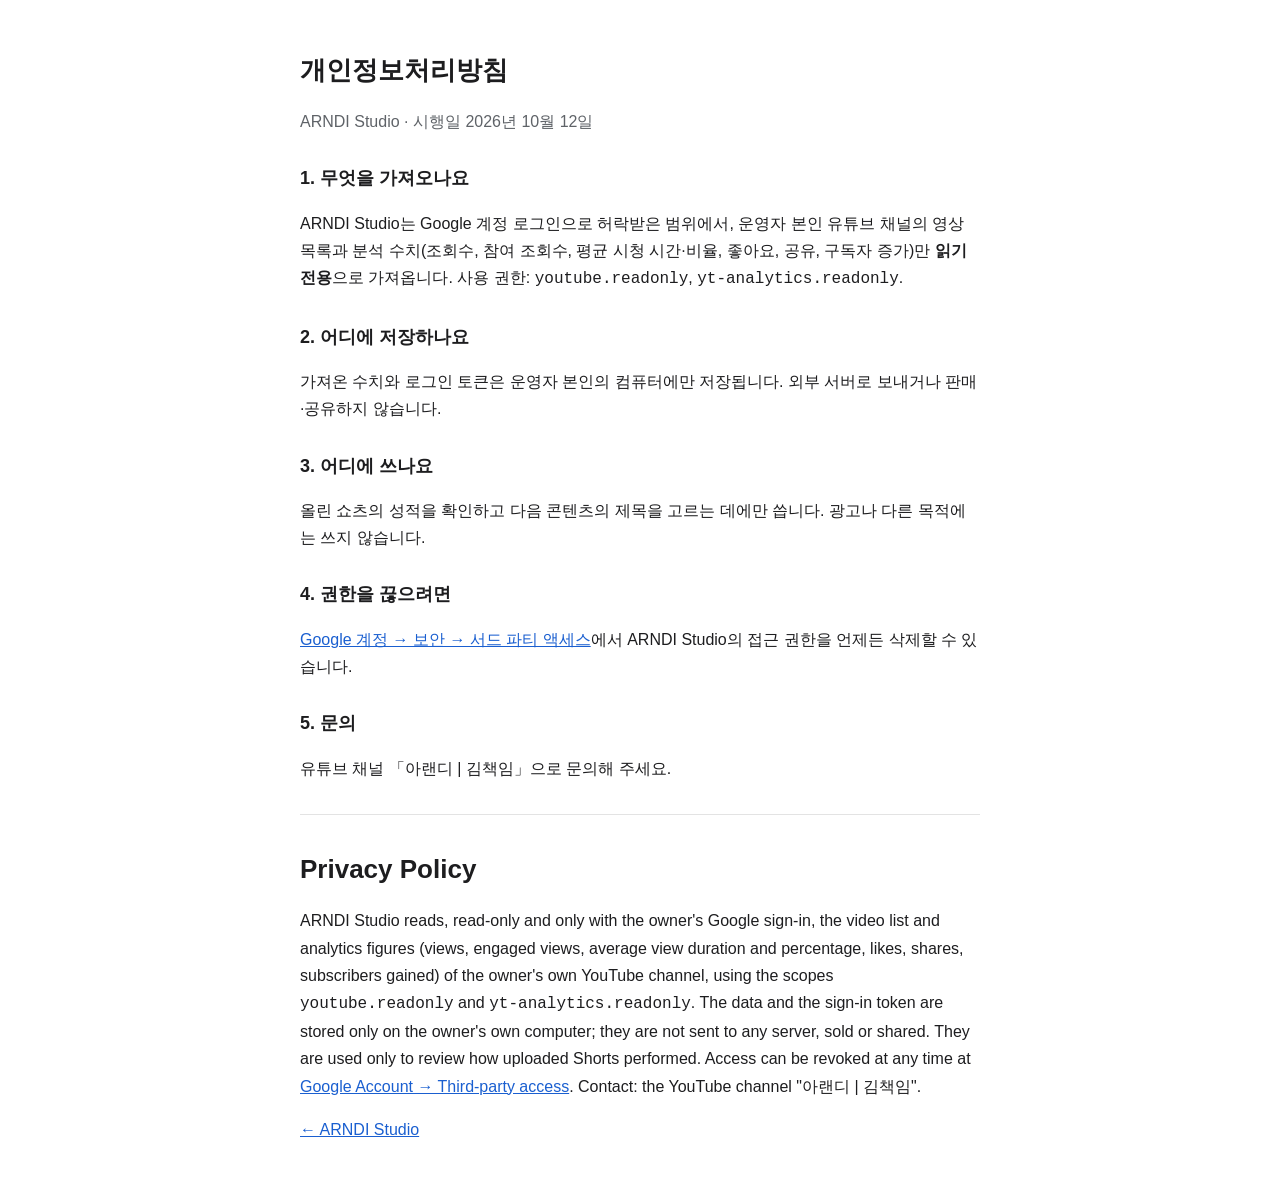
==== privacy.html @ 3b921f64 "Add files via upload" ====
<!doctype html>
<html lang="ko">
<head>
<meta charset="utf-8">
<meta name="viewport" content="width=device-width, initial-scale=1">
<title>Privacy Policy</title>
<style>
  :root { --bg: #ffffff; --fg: #1d1d1f; --muted: #5f6368; --line: #e3e3e3; --link: #1a5fd0; }
  @media (prefers-color-scheme: dark) { :root { --bg: #151515; --fg: #ededed; --muted: #a0a0a0; --line: #2c2c2c; --link: #7aa7ff; } }
  body { margin: 0; background: var(--bg); color: var(--fg); font: 16px/1.7 -apple-system, "Segoe UI", "Malgun Gothic", sans-serif; }
  main { max-width: 680px; margin: 0 auto; padding: 48px 16px; }
  h1 { font-size: 26px; margin: 0 0 8px; }
  h2 { font-size: 18px; margin: 28px 0 6px; }
  .muted { color: var(--muted); }
  a { color: var(--link); }
  hr { border: 0; border-top: 1px solid var(--line); margin: 32px 0; }
</style>
</head>
<body>
<main>
  <h1>개인정보처리방침</h1>
  <p class="muted">ARNDI Studio · 시행일 2026년 10월 12일</p>

  <h2>1. 무엇을 가져오나요</h2>
  <p>ARNDI Studio는 Google 계정 로그인으로 허락받은 범위에서, 운영자 본인 유튜브 채널의 영상 목록과
  분석 수치(조회수, 참여 조회수, 평균 시청 시간·비율, 좋아요, 공유, 구독자 증가)만 <strong>읽기 전용</strong>으로 가져옵니다.
  사용 권한: <code>youtube.readonly</code>, <code>yt-analytics.readonly</code>.</p>

  <h2>2. 어디에 저장하나요</h2>
  <p>가져온 수치와 로그인 토큰은 운영자 본인의 컴퓨터에만 저장됩니다. 외부 서버로 보내거나 판매·공유하지 않습니다.</p>

  <h2>3. 어디에 쓰나요</h2>
  <p>올린 쇼츠의 성적을 확인하고 다음 콘텐츠의 제목을 고르는 데에만 씁니다. 광고나 다른 목적에는 쓰지 않습니다.</p>

  <h2>4. 권한을 끊으려면</h2>
  <p><a href="https://myaccount.google.com/permissions">Google 계정 → 보안 → 서드 파티 액세스</a>에서 ARNDI Studio의 접근 권한을 언제든 삭제할 수 있습니다.</p>

  <h2>5. 문의</h2>
  <p>유튜브 채널 「아랜디 | 김책임」으로 문의해 주세요.</p>

  <hr>
  <h1>Privacy Policy</h1>
  <p>ARNDI Studio reads, read-only and only with the owner's Google sign-in, the video list and analytics figures
  (views, engaged views, average view duration and percentage, likes, shares, subscribers gained) of the owner's own YouTube channel,
  using the scopes <code>youtube.readonly</code> and <code>yt-analytics.readonly</code>.
  The data and the sign-in token are stored only on the owner's own computer; they are not sent to any server, sold or shared.
  They are used only to review how uploaded Shorts performed. Access can be revoked at any time at
  <a href="https://myaccount.google.com/permissions">Google Account → Third-party access</a>.
  Contact: the YouTube channel "아랜디 | 김책임".</p>

  <p><a href="index.html">← ARNDI Studio</a></p>
</main>
</body>
</html>
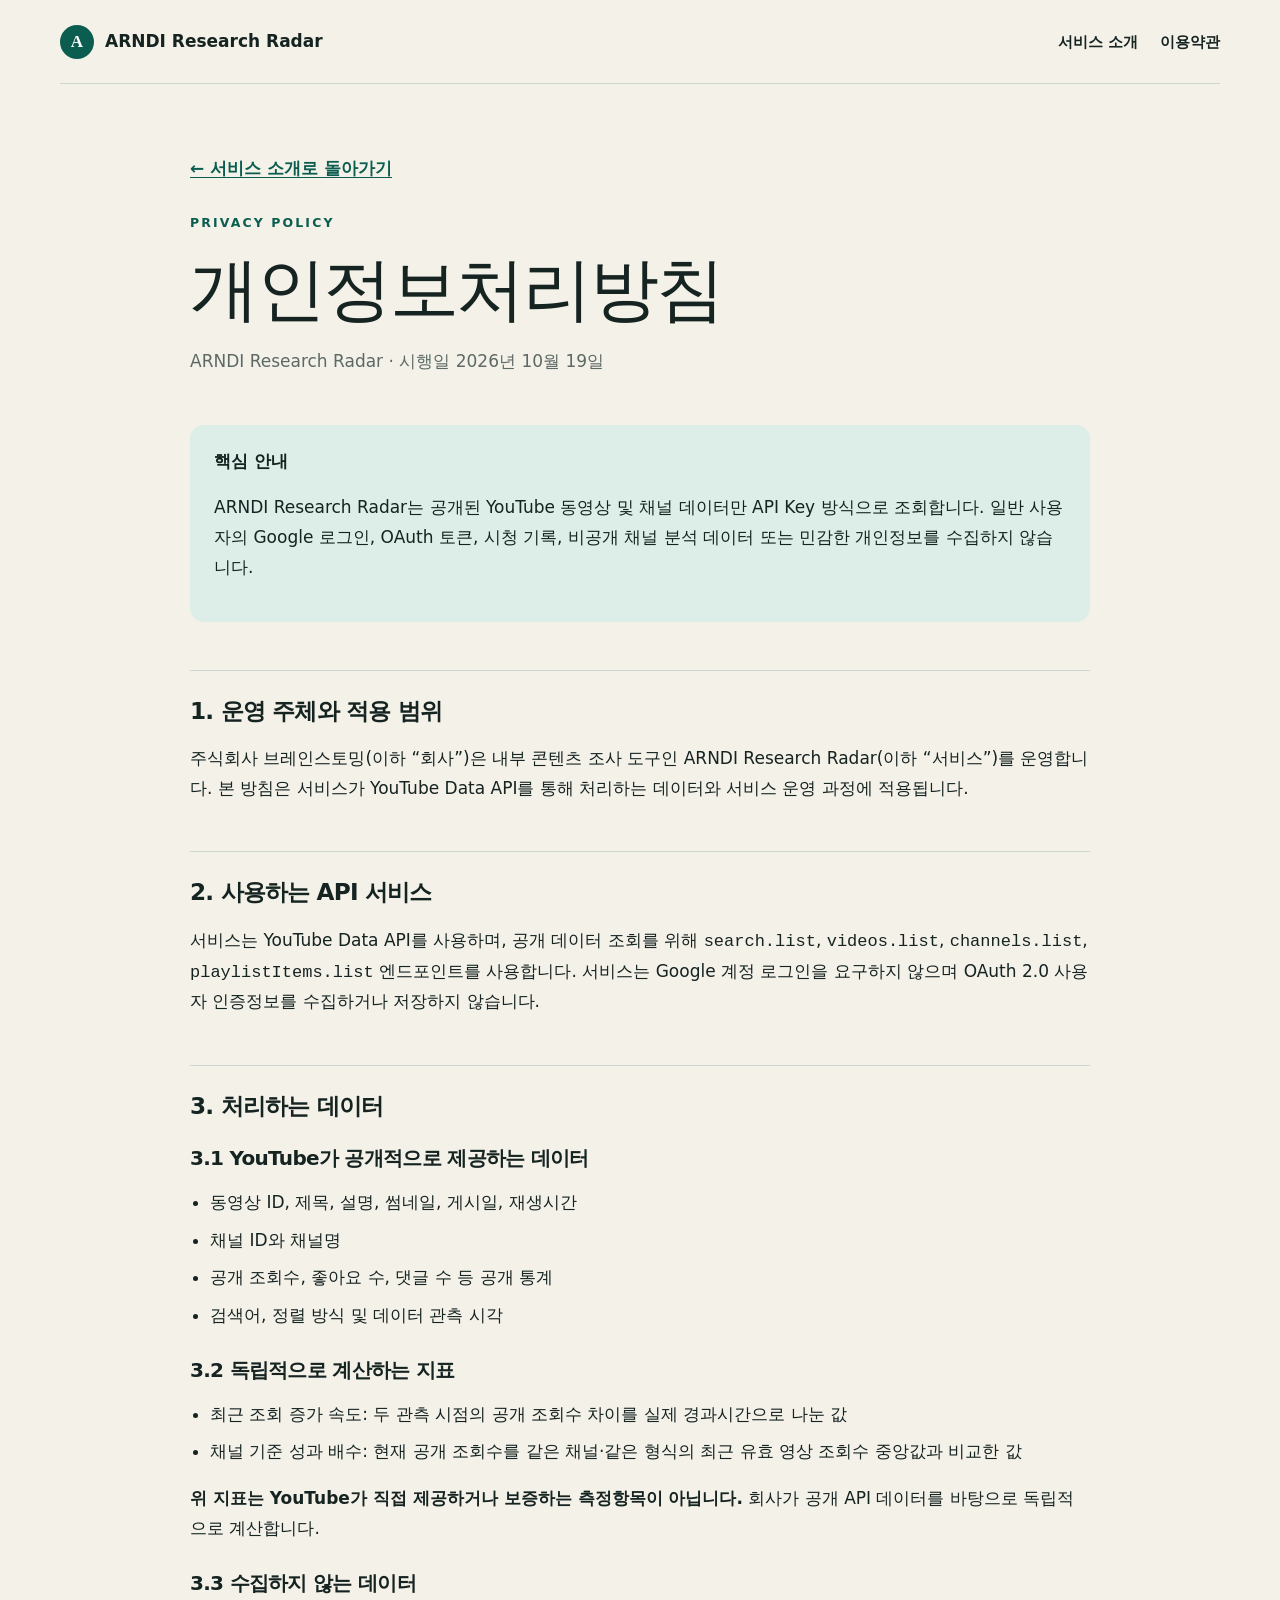
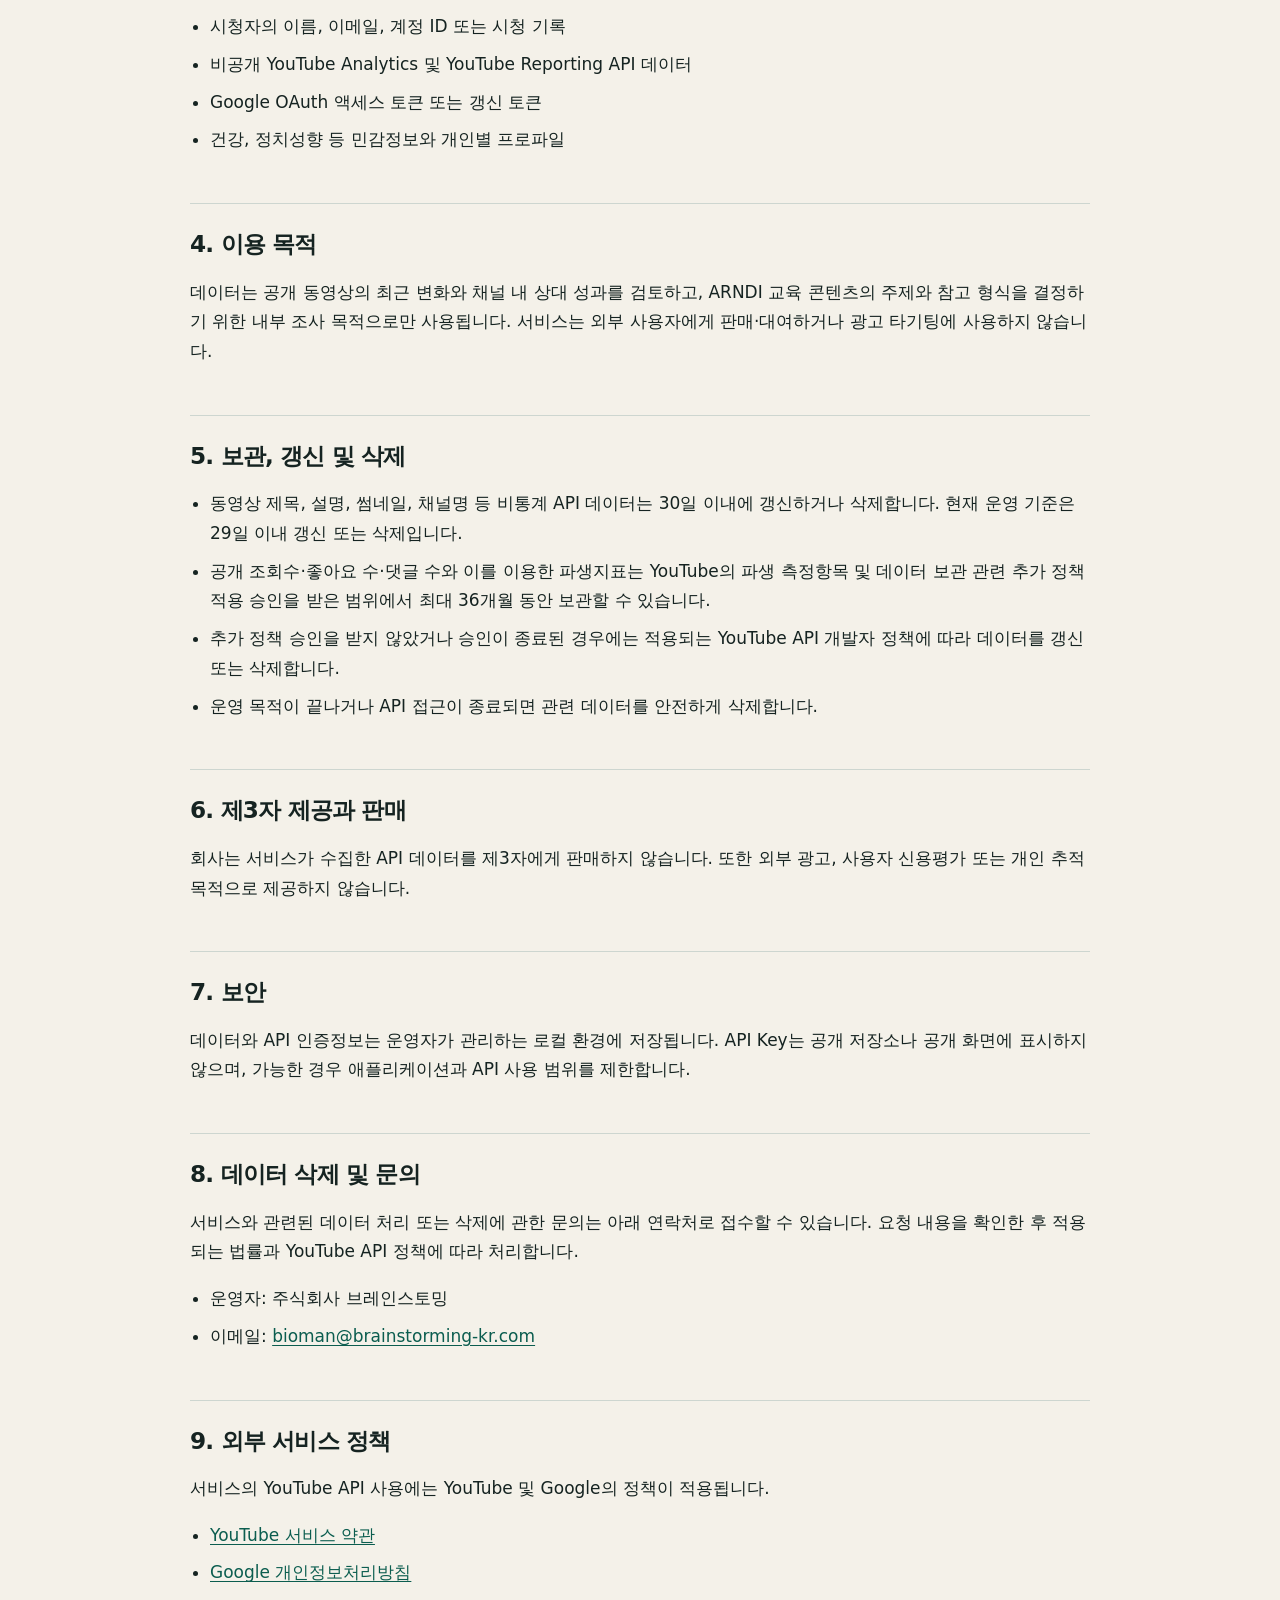
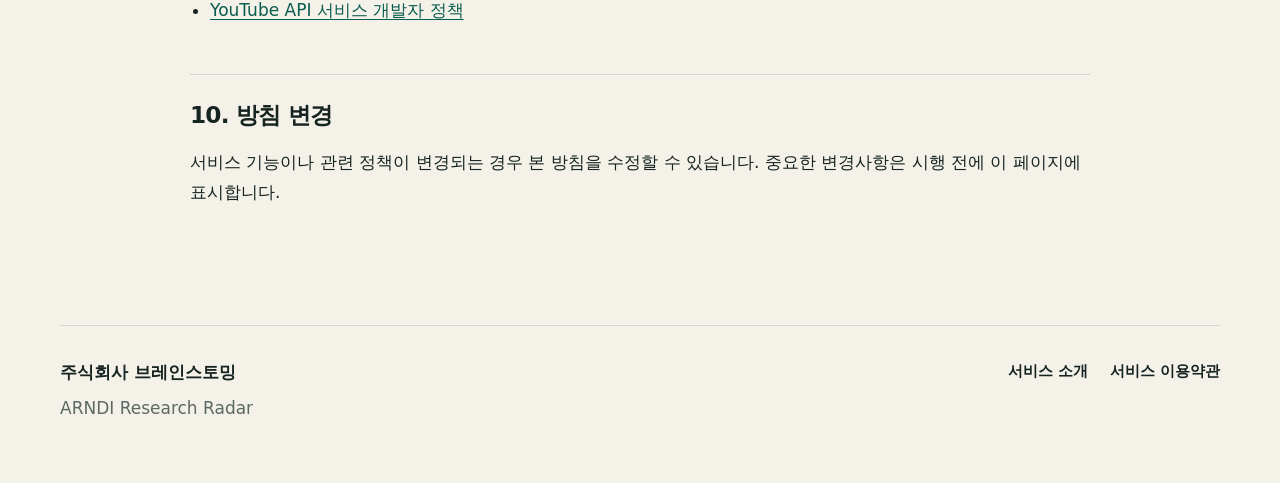
==== commit 82cab7df: "Publish ARNDI Research Radar compliance pages" ====
--- a/privacy.html
+++ b/privacy.html
@@ -1,54 +1,11 @@
 <!doctype html>
 <html lang="ko">
 <head>
-<meta charset="utf-8">
-<meta name="viewport" content="width=device-width, initial-scale=1">
-<title>Privacy Policy</title>
-<style>
-  :root { --bg: #ffffff; --fg: #1d1d1f; --muted: #5f6368; --line: #e3e3e3; --link: #1a5fd0; }
-  @media (prefers-color-scheme: dark) { :root { --bg: #151515; --fg: #ededed; --muted: #a0a0a0; --line: #2c2c2c; --link: #7aa7ff; } }
-  body { margin: 0; background: var(--bg); color: var(--fg); font: 16px/1.7 -apple-system, "Segoe UI", "Malgun Gothic", sans-serif; }
-  main { max-width: 680px; margin: 0 auto; padding: 48px 16px; }
-  h1 { font-size: 26px; margin: 0 0 8px; }
-  h2 { font-size: 18px; margin: 28px 0 6px; }
-  .muted { color: var(--muted); }
-  a { color: var(--link); }
-  hr { border: 0; border-top: 1px solid var(--line); margin: 32px 0; }
-</style>
+  <meta charset="utf-8">
+  <meta name="viewport" content="width=device-width, initial-scale=1">
+  <meta http-equiv="refresh" content="0; url=research-radar/privacy.html">
+  <link rel="canonical" href="https://bioman-crypto.github.io/research-radar/privacy.html">
+  <title>ARNDI Research Radar 개인정보처리방침</title>
 </head>
-<body>
-<main>
-  <h1>개인정보처리방침</h1>
-  <p class="muted">ARNDI Studio · 시행일 2026년 10월 12일</p>
-
-  <h2>1. 무엇을 가져오나요</h2>
-  <p>ARNDI Studio는 Google 계정 로그인으로 허락받은 범위에서, 운영자 본인 유튜브 채널의 영상 목록과
-  분석 수치(조회수, 참여 조회수, 평균 시청 시간·비율, 좋아요, 공유, 구독자 증가)만 <strong>읽기 전용</strong>으로 가져옵니다.
-  사용 권한: <code>youtube.readonly</code>, <code>yt-analytics.readonly</code>.</p>
-
-  <h2>2. 어디에 저장하나요</h2>
-  <p>가져온 수치와 로그인 토큰은 운영자 본인의 컴퓨터에만 저장됩니다. 외부 서버로 보내거나 판매·공유하지 않습니다.</p>
-
-  <h2>3. 어디에 쓰나요</h2>
-  <p>올린 쇼츠의 성적을 확인하고 다음 콘텐츠의 제목을 고르는 데에만 씁니다. 광고나 다른 목적에는 쓰지 않습니다.</p>
-
-  <h2>4. 권한을 끊으려면</h2>
-  <p><a href="https://myaccount.google.com/permissions">Google 계정 → 보안 → 서드 파티 액세스</a>에서 ARNDI Studio의 접근 권한을 언제든 삭제할 수 있습니다.</p>
-
-  <h2>5. 문의</h2>
-  <p>유튜브 채널 「아랜디 | 김책임」으로 문의해 주세요.</p>
-
-  <hr>
-  <h1>Privacy Policy</h1>
-  <p>ARNDI Studio reads, read-only and only with the owner's Google sign-in, the video list and analytics figures
-  (views, engaged views, average view duration and percentage, likes, shares, subscribers gained) of the owner's own YouTube channel,
-  using the scopes <code>youtube.readonly</code> and <code>yt-analytics.readonly</code>.
-  The data and the sign-in token are stored only on the owner's own computer; they are not sent to any server, sold or shared.
-  They are used only to review how uploaded Shorts performed. Access can be revoked at any time at
-  <a href="https://myaccount.google.com/permissions">Google Account → Third-party access</a>.
-  Contact: the YouTube channel "아랜디 | 김책임".</p>
-
-  <p><a href="index.html">← ARNDI Studio</a></p>
-</main>
-</body>
+<body><p><a href="research-radar/privacy.html">ARNDI Research Radar 개인정보처리방침으로 이동</a></p></body>
 </html>
